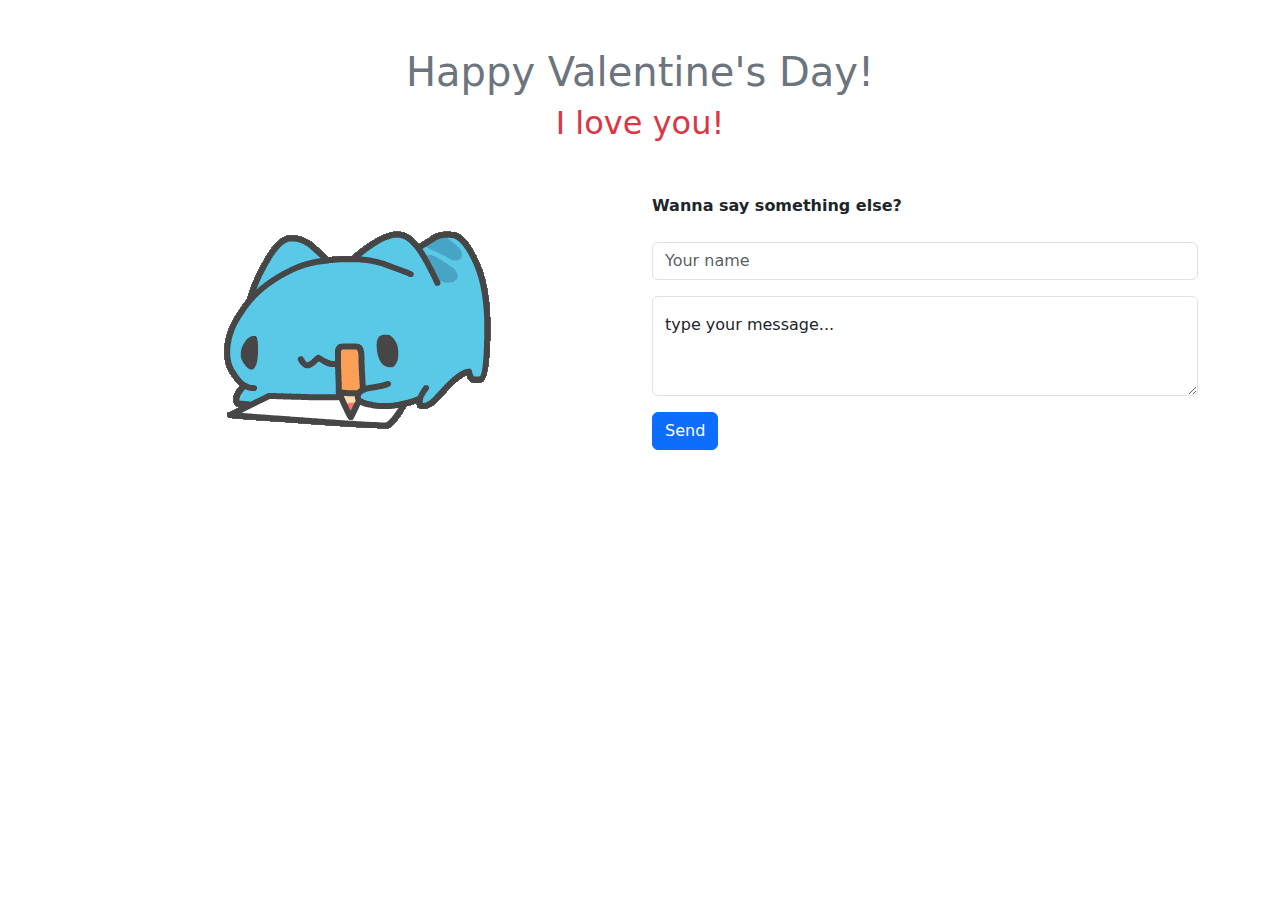
==== index2.html @ 68a3869c "First commit" ====
<!DOCTYPE html>
<html lang="en">
<head>
    <meta charset="UTF-8">
    <meta name="viewport" content="width=device-width, initial-scale=1.0">
    <link href="https://cdn.jsdelivr.net/npm/bootstrap@5.3.3/dist/css/bootstrap.min.css" rel="stylesheet" integrity="sha384-QWTKZyjpPEjISv5WaRU9OFeRpok6YctnYmDr5pNlyT2bRjXh0JMhjY6hW+ALEwIH" crossorigin="anonymous">
    <script src="https://cdn.jsdelivr.net/npm/bootstrap@5.3.3/dist/js/bootstrap.bundle.min.js" integrity="sha384-YvpcrYf0tY3lHB60NNkmXc5s9fDVZLESaAA55NDzOxhy9GkcIdslK1eN7N6jIeHz" crossorigin="anonymous"></script>

    <!-- Google tag (gtag.js) -->
    <script async src="https://www.googletagmanager.com/gtag/js?id=G-RJRJBVNSWQ"></script>
    <script>
    window.dataLayer = window.dataLayer || [];
    function gtag(){dataLayer.push(arguments);}
    gtag('js', new Date());

    gtag('config', 'G-RJRJBVNSWQ');
    </script>

    <link rel="icon" href="img/love_icon.jpg" type="image/x-icon">
    <title>Will you be my valentine?</title>
</head>
<body>
    <!-- <h1 class="text-danger mt-5 text-center">I knew you would say yes!</h1> -->
    <h1 class="text-center text-secondary mt-5">Happy Valentine's Day!</h1>
    <h2 class="text-center text-danger">I love you!</h2>

    <br>

    <div class="container">
        <div class="row align-items-center">
            <!-- Image (GIF) -->
            <div class="col-md-6 order-md-1 order-1">
                <img src="/img/giphy2.gif" alt="gifImage" class="img-fluid mx-auto d-block">
            </div>

            <!-- Formulaire de commentaire -->
            <div class="col-md-6 order-md-2 order-2 mt-3">
                <form id="commentForm">
                    <label for="inputPassword5" class="form-label"><b>Wanna say something else?</b></label>
                    <div id="alertPlaceholder" class="mt-3"></div>

                    <div class="input-group mb-3">
                        <!-- <input type="text" class="form-control" placeholder="Your name" aria-label="Your name" aria-describedby="button-addon2" required> -->
                        <!-- <input type="text" class="form-control" id="userName" placeholder="Your name" aria-label="Your name" required> -->
                        <input type="text" class="form-control" placeholder="Your name" name="name" required>
                    </div>
                    <div class="form-floating">
                        <textarea class="form-control" placeholder="Leave a comment here" id="floatingTextarea2" style="height: 100px" required></textarea>
                        <label for="floatingTextarea2">type your message...</label> 
                    </div>
                    <button type="submit" class="btn btn-primary mt-3">Send</button>
                </form>
            </div>
        </div>
    </div>

    <script src="/script2.js"></script>
</body>
</html>
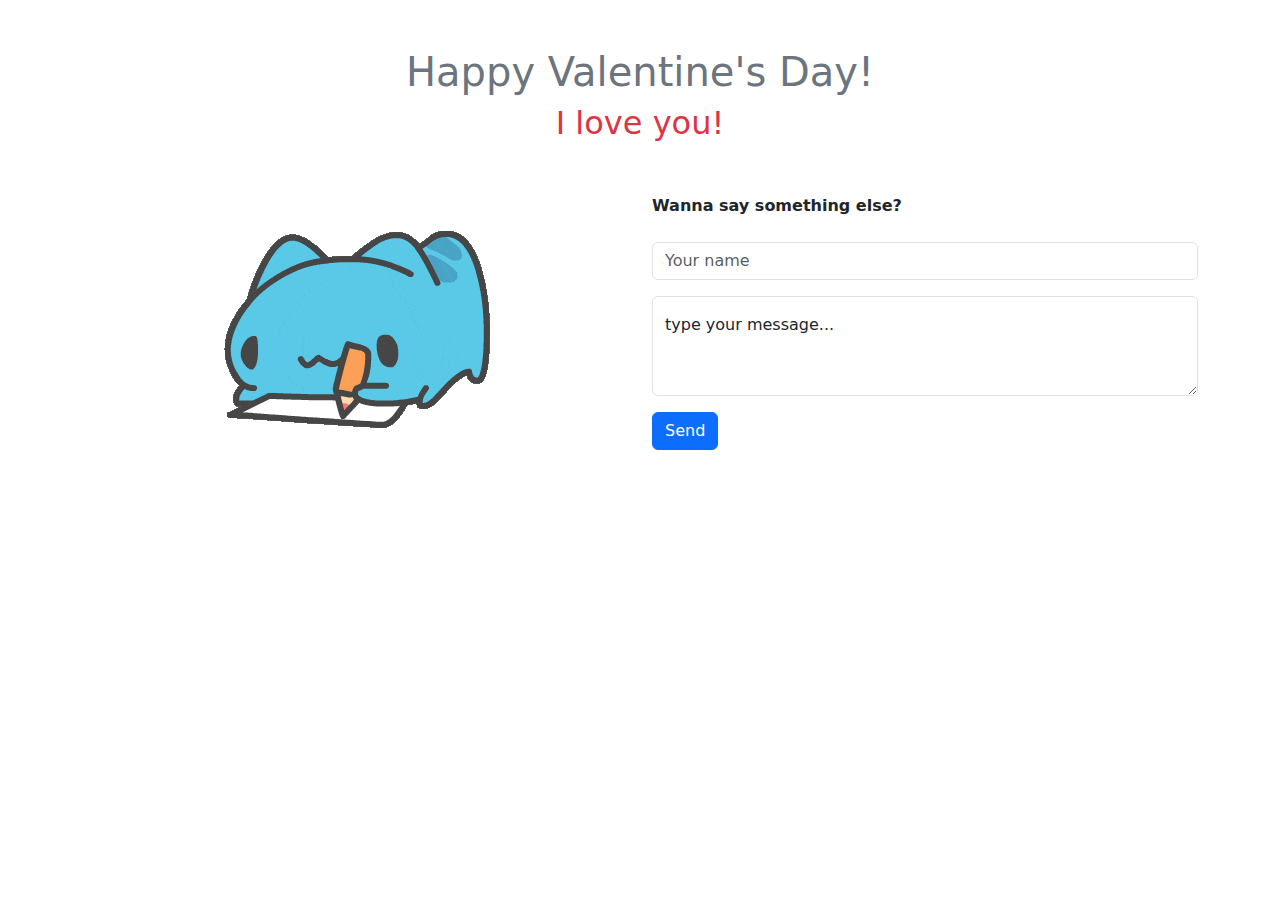
==== commit 06988699: "Second commit" ====
--- a/index2.html
+++ b/index2.html
@@ -3,6 +3,7 @@
 <head>
     <meta charset="UTF-8">
     <meta name="viewport" content="width=device-width, initial-scale=1.0">
+    <link rel="icon" href="img/love_icon.jpg" type="image/x-icon">
     <link href="https://cdn.jsdelivr.net/npm/bootstrap@5.3.3/dist/css/bootstrap.min.css" rel="stylesheet" integrity="sha384-QWTKZyjpPEjISv5WaRU9OFeRpok6YctnYmDr5pNlyT2bRjXh0JMhjY6hW+ALEwIH" crossorigin="anonymous">
     <script src="https://cdn.jsdelivr.net/npm/bootstrap@5.3.3/dist/js/bootstrap.bundle.min.js" integrity="sha384-YvpcrYf0tY3lHB60NNkmXc5s9fDVZLESaAA55NDzOxhy9GkcIdslK1eN7N6jIeHz" crossorigin="anonymous"></script>
 
@@ -16,7 +17,7 @@
     gtag('config', 'G-RJRJBVNSWQ');
     </script>
 
-    <link rel="icon" href="img/love_icon.jpg" type="image/x-icon">
+    
     <title>Will you be my valentine?</title>
 </head>
 <body>
@@ -30,7 +31,7 @@
         <div class="row align-items-center">
             <!-- Image (GIF) -->
             <div class="col-md-6 order-md-1 order-1">
-                <img src="/img/giphy2.gif" alt="gifImage" class="img-fluid mx-auto d-block">
+                <img src="img/giphy2.gif" alt="gifImage" class="img-fluid mx-auto d-block">
             </div>
 
             <!-- Formulaire de commentaire -->
@@ -54,6 +55,6 @@
         </div>
     </div>
 
-    <script src="/script2.js"></script>
+    <script src="script2.js"></script>
 </body>
 </html>